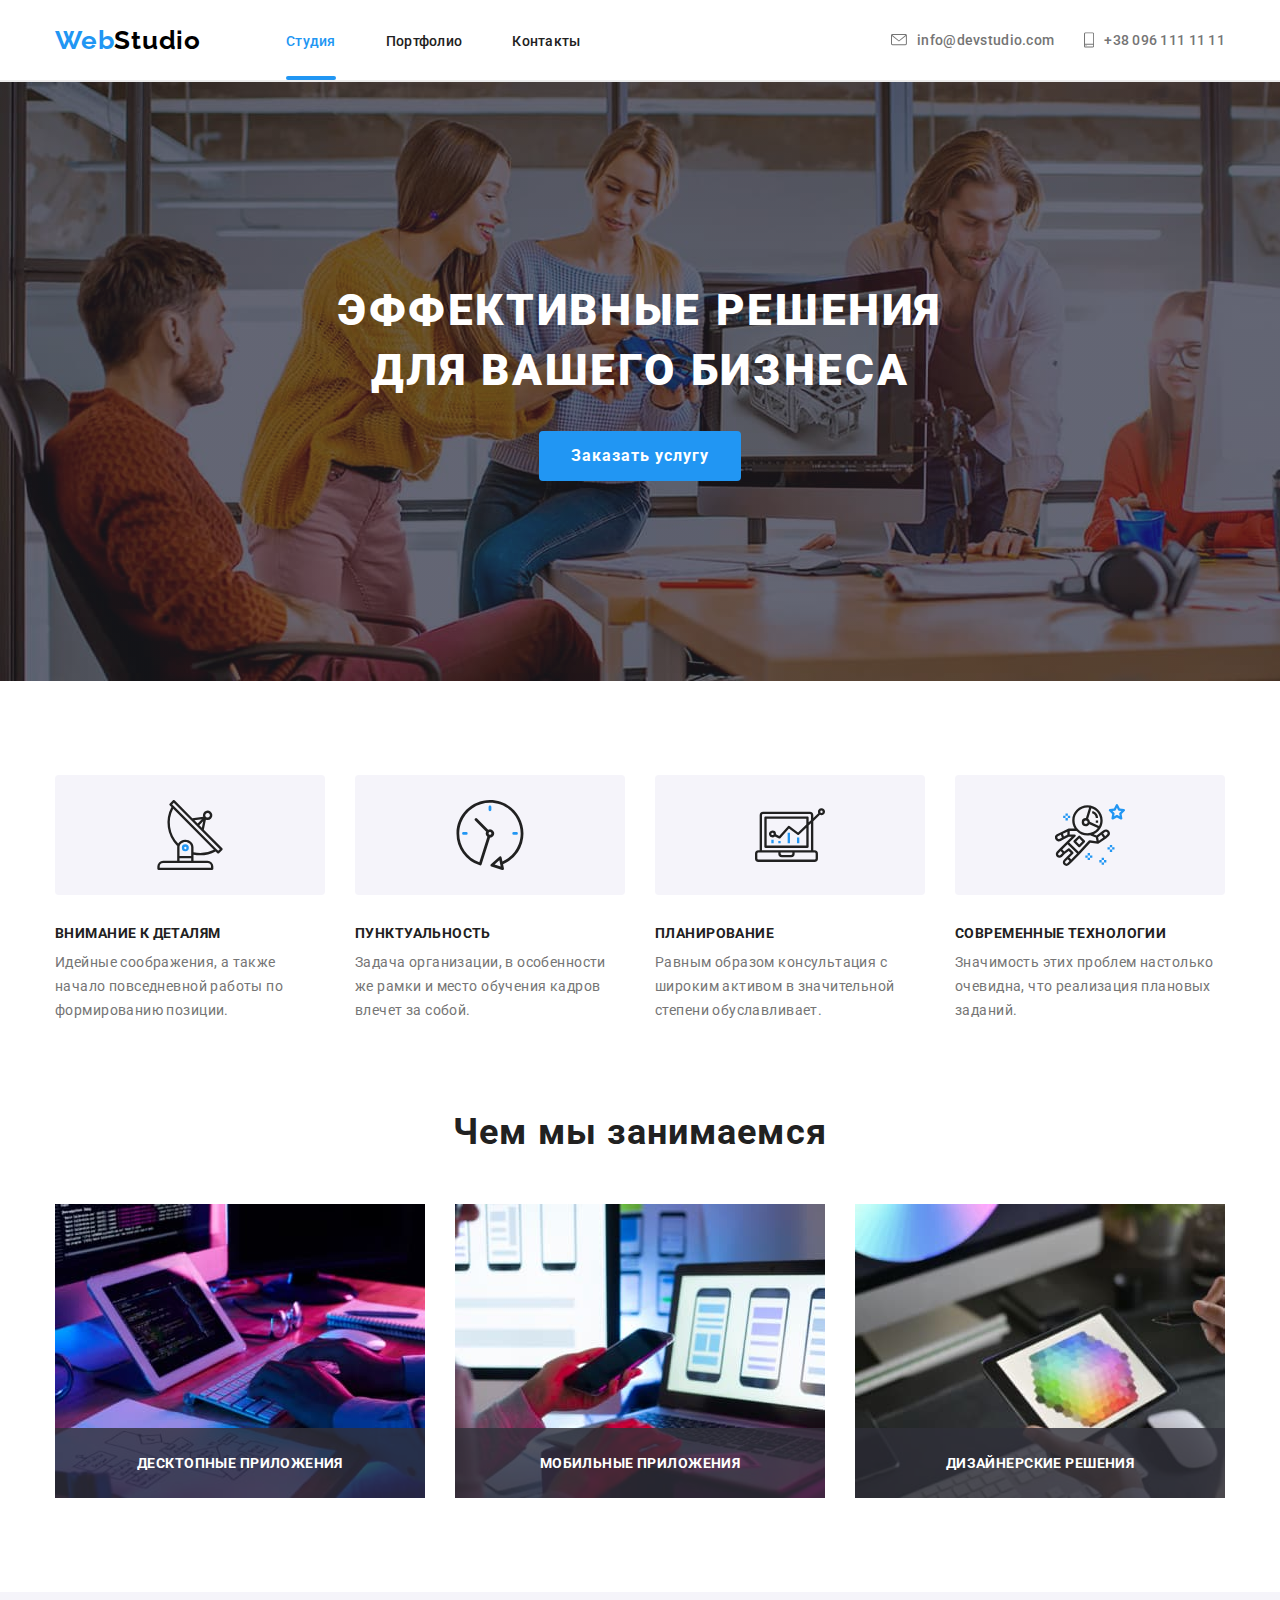
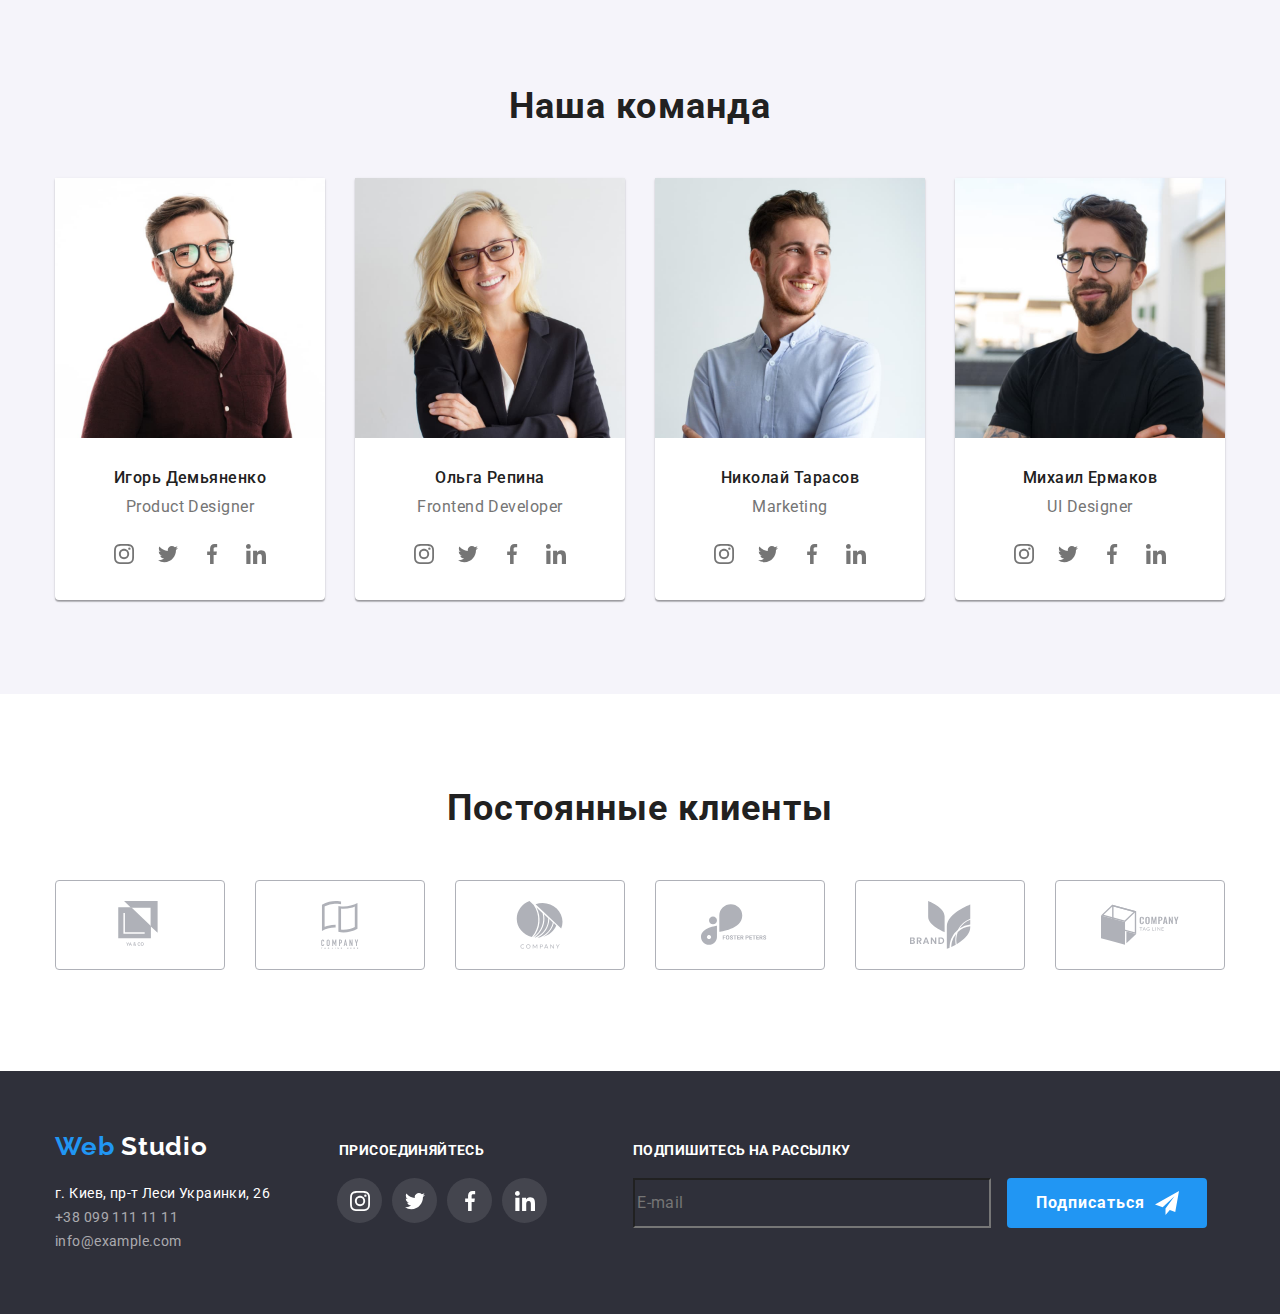
==== index.html @ 1207f187 "переносить стилі СSS-коду на препроцесор SASS" ====
<!DOCTYPE html>
<html lang="ru">

<head>
    <meta charset="UTF-8" />
    <meta name="viewport" content="width=device-width, initial-scale=1.0" />
    <title>Web Studio</title>
    <link href="https://fonts.googleapis.com/css2?family=Raleway:wght@700&family=Roboto:wght@300;500;700;900&display=swap" rel="stylesheet" />

    <link rel="stylesheet" href="./css/main.min.css" />
</head>

<body>
    <!--верхня лінія-->
    <header class="page-header">
        <div class="container nav-contact">
            <a class="logo" href="./index.html">
                <span class="first-part-logo">Web </span> Studio
            </a>
            <nav>
                <ul class="site-nav list">
                    <li class="iten">
                        <a class="site-current site-link" href="./index.html">Студия</a>
                    </li>
                    <li class="iten"><a class="site-link" href="./portfolio.html">Портфолио</a></li>
                    <li class="iten"><a class="site-link" href="#">Контакты</a></li>
                </ul>
            </nav>
            <ul class="contact-us list">
                <li class="iten">
                    <a class="contact-us-link" href="mailto:info@devstudio.com">
                        <svg class="contact-us-icon" width="16" height="12">
                <use href="./images/icons/sprite.svg#icon-envelope"></use></svg>info@devstudio.com</a>
                </li>
                <li class="iten">
                    <a class="contact-us-link" href="tel:+380961111111">
                        <svg class="contact-us-icon" width="10" height="16">
                <use href="./images/icons/sprite.svg#icon-smartphone"> </use></svg>+38 096 111 11 11</a>
                </li>
            </ul>
        </div>
    </header>
    <!--особливий контент сторінки-->
    <main>

        <!--шапка-->
        <section class="hero">
            <div class="hero-padding">
                <h1 class="hero-title">
                    Эффективные решения <br />для вашего бизнеса
                </h1>
                <button data-modal-open class="button modal-open btn-service">Заказать услугу</button>
            </div>

        </section>
        <!--особливості компанії, чим вони виділяються-->
        <section class="section">
            <div class="container">
                <h2 hidden class="section-title">Особенности</h2>
                <ul class="features list">
                    <li class="iten">
                        <h3 class="section-subtitle">Внимание к деталям</h3>
                        <p class="text">
                            Идейные соображения, а также начало повседневной работы по формированию позиции.
                        </p>
                    </li>
                    <li class="iten">
                        <h3 class="section-subtitle">Пунктуальность</h3>
                        <p class="text">
                            Задача организации, в особенности же рамки и место обучения кадров влечет за собой.
                        </p>
                    </li>
                    <li class="iten">
                        <h3 class="section-subtitle">Планирование</h3>
                        <p class="text">
                            Равным образом консультация с широким активом в значительной степени обуславливает.
                        </p>
                    </li>
                    <li class="iten">
                        <h3 class="section-subtitle">Современные технологии</h3>
                        <p class="text">
                            Значимость этих проблем настолько очевидна, что реализация плановых заданий.
                        </p>
                    </li>
                </ul>
            </div>
        </section>
        <!--які послуги надає компанія-->
        <section class="section-servise">
            <div class="container">
                <h2 class="section-title">Чем мы занимаемся</h2>
                <ul class="section-service-item list">
                    <li class="iten">
                        <img class="pic-service" src="./images/what-they-do/desktop-aplication.jpg" alt="ноутбук на рабочем столе" width="370" />
                        <h3 class="section-service-subtitle">Десктопные приложения</h3>
                    </li>
                    <li class="iten">
                        <img class="pic-service" src="./images/what-they-do/mobile-aplication.jpg" alt="мобильный телефон" width="370" />
                        <h3 class="section-service-subtitle">Мобильные приложения</h3>
                    </li>
                    <li class="iten">
                        <img class="pic-service" src="./images/what-they-do/design.jpg" alt="экран компьютера" width="370" />
                        <h3 class="section-service-subtitle">Дизайнерские решения</h3>
                    </li>
                </ul>
            </div>
        </section>
        <!--команда-->
        <section class="section our-team">
            <div class="container">
                <h2 class="section-title">Наша команда</h2>
                <ul class="team list">
                    <li class="iten-team">
                        <img class="img-team" src="./images/team/igor.jpg" alt="Игорь Демьяненко" width="270" />

                        <h3 class="section-subtitle team-size">Игорь Демьяненко</h3>
                        <p class="text size" lang="en">Product Designer</p>

                        <ul class="social-iteam list">
                            <li class="iten">
                                <a class="social-link" href="#" target="_blank" rel="noopener norefereer" aria-label="сылка Instagram"><svg class="social-icon" width="20" height="20">
                      <use
                        href="./images/icons/sprite.svg#icon-instagram-sec"></use></svg></a>
                            </li>
                            <li class="iten">
                                <a class="social-link" href="#" target="_blank" rel="noopener norefereer" aria-label="сылка Twitter"><svg class="social-icon" width="20" height="20">
                      <use
                        href="./images/icons/sprite.svg#icon-twitter-sec"></use>
                        </svg></a>
                            </li>
                            <li class="iten">
                                <a class="social-link" href="#" target="_blank" rel="noopener norefereer" aria-label="сылка Facebook"><svg class="social-icon" width="20" height="20">
                      <use
                        href="./images/icons/sprite.svg#icon-facebook-sec"></use></svg>
                      </a>
                            </li>
                            <li class="iten">
                                <a class="social-link" href="#" target="_blank" rel="noopener norefereer" aria-label="сылка Linkedin"><svg class="social-icon" width="20" height="20">
                      <use
                        href="./images/icons/sprite.svg#icon-linkedin-sec"></use>
                        </svg></a>
                            </li>
                        </ul>
                    </li>
                    <li class="iten-team">
                        <img class="img-team" src="./images/team/olga.jpg" alt="Ольга Репина" width="270" />
                        <h3 class="section-subtitle team-size">Ольга Репина</h3>
                        <p class="text size" lang="en">Frontend Developer</p>
                        <ul class="social-iteam list">
                            <li class="iten">
                                <a class="social-link" href="#" target="_blank" rel="noopener norefereer" aria-label="сылка Instagram"><svg class="social-icon" width="20" height="20">
                      <use
                        href="./images/icons/sprite.svg#icon-instagram-sec"></use></svg></a>
                            </li>
                            <li class="iten">
                                <a class="social-link" href="#" target="_blank" rel="noopener norefereer" aria-label="сылка Twitter"><svg class="social-icon" width="20" height="20">
                      <use
                        href="./images/icons/sprite.svg#icon-twitter-sec"></use></svg></a>
                            </li>
                            <li class="iten">
                                <a class="social-link" href="#" target="_blank" rel="noopener norefereer" aria-label="сылка Facebook"><svg class="social-icon" width="20" height="20">
                      <use
                        href="./images/icons/sprite.svg#icon-facebook-sec"></use></svg></a>
                            </li>
                            <li class="iten">
                                <a class="social-link" href="#" target="_blank" rel="noopener norefereer" aria-label="сылка Linkedin"><svg class="social-icon" width="20" height="20">
                      <use
                        href="./images/icons/sprite.svg#icon-linkedin-sec"></use></svg></a>
                            </li>
                        </ul>
                    </li>
                    <li class="iten-team">
                        <img class="img-team" src="./images/team/kola.jpg" alt="Николай Тарасов" width="270" />
                        <h3 class="section-subtitle team-size">Николай Тарасов</h3>
                        <p class="text size" lang="en">Marketing</p>
                        <ul class="social-iteam list">
                            <li class="iten">
                                <a class="social-link" href="#" target="_blank" rel="noopener norefereer" aria-label="сылка Instagram"><svg class="social-icon" width="20" height="20">
                      <use
                        href="./images/icons/sprite.svg#icon-instagram-sec"></use></svg></a>
                            </li>
                            <li class="iten">
                                <a class="social-link" href="#" target="_blank" rel="noopener norefereer" aria-label="сылка Twitter"><svg class="social-icon" width="20" height="20">
                      <use
                        href="./images/icons/sprite.svg#icon-twitter-sec"></use></svg></a>
                            </li>
                            <li class="iten">
                                <a class="social-link" href="#" target="_blank" rel="noopener norefereer" aria-label="сылка Facebook"><svg class="social-icon" width="20" height="20">
                      <use href="./images/icons/sprite.svg#icon-facebook-sec"></use></svg></a>
                            </li>
                            <li class="iten">
                                <a class="social-link" href="#" target="_blank" rel="noopener norefereer" aria-label="сылка Linkedin"><svg class="social-icon" width="20" height="20">
                      <use
                        href="./images/icons/sprite.svg#icon-linkedin-sec"></use></svg></a>
                            </li>
                        </ul>
                    </li>
                    <li class="iten-team">
                        <img class="img-team" src="./images/team/miho.jpg" alt="Михаил Ермаков" width="270" />
                        <h3 class="section-subtitle team-size">Михаил Ермаков</h3>
                        <p class="text size" lang="en">UI Designer</p>
                        <ul class="social-iteam list">
                            <li class="iten">
                                <a class="social-link" href="#" target="_blank" rel="noopener norefereer" aria-label="сылка Instagram"><svg class="social-icon" width="20" height="20">
                      <use
                        href="./images/icons/sprite.svg#icon-instagram-sec"></use></svg></a>
                            </li>
                            <li class="iten">
                                <a class="social-link" href="#" target="_blank" rel="noopener norefereer" aria-label="сылка Twitter"><svg class="social-icon" width="20" height="20">
                        <use
                        href="./images/icons/sprite.svg#icon-twitter-sec"></use></svg></a>
                            </li>
                            <li class="iten">
                                <a class="social-link" href="#" target="_blank" rel="noopener norefereer" aria-label="сылка Facebook"><svg class="social-icon" width="20" height="20">
                      <use
                        href="./images/icons/sprite.svg#icon-facebook-sec"></use></svg></a>
                            </li>
                            <li class="iten">
                                <a class="social-link" href="#" target="_blank" rel="noopener norefereer" aria-label="сылка Linkedin"><svg class="social-icon" width="20" height="20">
                      <use
                        href="./images/icons/sprite.svg#icon-linkedin-sec"></use></svg></a>
                            </li>
                        </ul>
                    </li>
                </ul>
            </div>
        </section>
        <!--постійні клієнти-->
        <section class="section our-clients">
            <div class="container">
                <h2 class="section-title">Постоянные клиенты</h2>
                <ul class="client-items list">
                    <li class="iten">
                        <a class="client-link" href="#"><svg class="icon-clients"><use href="./images/icons/sprite.svg#icon-logo-1"></use></svg></a>
                    </li>
                    <li class="iten">
                        <a class="client-link" href="#"><svg class="icon-clients"><use href="./images/icons/sprite.svg#icon-logo-2"></use></svg></a>
                    </li>
                    <li class="iten">
                        <a class="client-link" href="#"><svg class="icon-clients"><use href="./images/icons/sprite.svg#icon-logo-3"></use></svg></a>
                    </li>
                    <li class="iten">
                        <a class="client-link" href="#"> <svg class="icon-clients"><use href="./images/icons/sprite.svg#icon-logo-4"></use></svg></a>
                    </li>
                    <li class="iten">
                        <a class="client-link" href="#"> <svg class="icon-clients"><use href="./images/icons/sprite.svg#icon-logo-5"></use></svg></a>
                    </li>
                    <li class="iten">
                        <a class="client-link" href="#"><svg class="icon-clients"><use href="./images/icons/sprite.svg#icon-logo-6"></use></svg></a>
                    </li>
                </ul>
            </div>
        </section>
    </main>
    <footer class="footer">
        <!--силка на головну сторінку, адреса і контакти-->
        <div class="container foot-div">
            <section class="section foot">
                <h2>
                    <a class="logo foo" href="#">
                        <span class="first-part-logo">Web</span
              ><span class="second-part-logo"> Studio</span></a>
                </h2>
                <address>
            <ul class="info-about-compani list">
              <li>
                <a class="location-link" href="#"
                  >г. Киев, пр-т Леси Украинки, 26</a
                >
              </li>
              <li>
                <a class="number-link" href="tel:+380991111111"
                  >+38 099 111 11 11</a
                >
              </li>
              <li>
                <a class="mail-link" href="mailto:info@example.com"
                  >info@example.com</a
                >
              </li>
            </ul>
          </address>
            </section>
            <!--силки на соц мережі компанії-->
            <div class="follow-us-div">
                <span class="follow-us-text">присоединяйтесь</span>
                <ul class="footer-social-iteam list">
                    <li class="iten">
                        <a class="footer-social-link" href="#" target="_blank" rel="noopener norefereer" aria-label="сылка Instagram">
                            <svg class="footer-icon" width="20" height="20">
                  <use
                    href="./images/icons/sprite.svg#icon-instagram-sec">
                  </use>
                </svg>
                        </a>
                    </li>
                    <li class="iten">
                        <a class="footer-social-link" href="#" target="_blank" rel="noopener norefereer" aria-label="сылка Twitter">
                            <svg class="footer-icon" width="20" height="20">
                  <use
                    href="./images/icons/sprite.svg#icon-twitter-sec">
                  </use>
                </svg>
                        </a>
                    </li>
                    <li class="iten">
                        <a class="footer-social-link" href="#" target="_blank" rel="noopener norefereer" aria-label="сылка Facebook">
                            <svg class="footer-icon" width="20" height="20">
                        <use
                          href="./images/icons/sprite.svg#icon-facebook-sec">
                        </use>
                      </svg>
                        </a>
                    </li>
                    <li class="iten">
                        <a class="footer-social-link" href="#" target="_blank" rel="noopener norefereer" aria-label="сылка Linkedin">
                            <svg class="footer-icon" width="20" height="20">
                        <use
                          href="./images/icons/sprite.svg#icon-linkedin-sec">
                        </use>
                      </svg>
                        </a>
                    </li>
                </ul>
            </div>
            <!--форма для бажаючих отримати розсилку-->
            <div>
                <span class="follow-us-text">подпишитесь на рассылку</span>
                <!--знаю, що для задуманої роботи моє написання форми, можливо, неправильне, але хотіла, щоб візуально виглядало подібно :) -->
                <form class="form" action="#">
                    <label for="email"></label>


                    <input class="email-box" type="email" name="email" id="email" placeholder="E-mail" />
                    <button class="button btn-footer" type="submit">Подписаться <svg class="follow-icon" width="24" height="24"><use href="./images/icons/sprite.svg#icon-icon-send"> </use></svg></button>
                </form>
            </div>
        </div>
        <!--  -->
        <!--  -->
    </footer>
    <form action="">
        <div class="backdrop is-hidden" data-modal>

            <div class="modal">
                <h2 class="title-form"> Оставьте свои данные, мы вам перезвоним</h2>
                <div class="div-form">
                    <label class="label-form" for="name">Имя</label>
                    <input class="input-form" type="text" name="name" id="name">
                    <svg class="form-icon" width="18" height="18">
                        <use
                          href="./images/icons/sprite.svg#icon-person">
                        </use>
                      </svg>


                </div>
                <div class="div-form">
                    <label class="label-form" for="phone">Телефон</label>
                    <input class="input-form" type="tel" name="tel" id="tel">
                    <svg class="form-icon" width="18" height="18">
                        <use
                          href="./images/icons/sprite.svg#icon-phone-modal">
                        </use>
                      </svg>

                </div>
                <div class="div-form">
                    <label class="label-form" for="mail">Почта</label>
                    <input class="input-form" type="emeil" name="mail" id="mail">
                    <svg class="form-icon" width="18" height="18">
                        <use
                          href="./images/icons/sprite.svg#icon-email">
                        </use>
                      </svg>

                </div>
                <div class="div-comment">
                    <label class="label-form" for="comment">Комментарий</label>
                    <textarea class="comment-form" name="comment" id="comment" rows="5" cols="45" placeholder="Введите текст"></textarea>
                </div>
                <div class="div-checkbox">

                    <label class="rules">Соглашаюсь с рассылкой и принимаю  <a class="link-rules" href="#"> Условия договора</a>
                        <input class="checkbox" type="checkbox" name="rules" >

                        <svg class="form-icon-check" width="16" height="15">
                            <use
                              href="./images/icons/sprite.svg#icon-icon-check">
                            </use>
                          </svg></label>
                </div>
                <button class="button button-form" type="submit">Отправить</button>
                <button class="btn-modal" data-modal-close><svg class="modal-icon" width="18" height="18"><use href="./images/icons/sprite.svg#icon-close-icon"> </use></svg></button>
            </div>
    </form>


    </div>

    <script src="./js/modal.js"></script>
</body>

</html>
---- css/main.min.css ----
/*! normalize.css v8.0.1 | MIT License | github.com/necolas/normalize.css */html{line-height:1.15;-webkit-text-size-adjust:100%}body{margin:0}main{display:block}h1{font-size:2em;margin:0.67em 0}hr{box-sizing:content-box;height:0;overflow:visible}pre{font-family:monospace, monospace;font-size:1em}a{background-color:transparent}abbr[title]{border-bottom:none;text-decoration:underline;text-decoration:underline dotted}b,strong{font-weight:bolder}code,kbd,samp{font-family:monospace, monospace;font-size:1em}small{font-size:80%}sub,sup{font-size:75%;line-height:0;position:relative;vertical-align:baseline}sub{bottom:-0.25em}sup{top:-0.5em}img{border-style:none}button,input,optgroup,select,textarea{font-family:inherit;font-size:100%;line-height:1.15;margin:0}button,input{overflow:visible}button,select{text-transform:none}button,[type="button"],[type="reset"],[type="submit"]{-webkit-appearance:button}button::-moz-focus-inner,[type="button"]::-moz-focus-inner,[type="reset"]::-moz-focus-inner,[type="submit"]::-moz-focus-inner{border-style:none;padding:0}button:-moz-focusring,[type="button"]:-moz-focusring,[type="reset"]:-moz-focusring,[type="submit"]:-moz-focusring{outline:1px dotted ButtonText}fieldset{padding:0.35em 0.75em 0.625em}legend{box-sizing:border-box;color:inherit;display:table;max-width:100%;padding:0;white-space:normal}progress{vertical-align:baseline}textarea{overflow:auto}[type="checkbox"],[type="radio"]{box-sizing:border-box;padding:0}[type="number"]::-webkit-inner-spin-button,[type="number"]::-webkit-outer-spin-button{height:auto}[type="search"]{-webkit-appearance:textfield;outline-offset:-2px}[type="search"]::-webkit-search-decoration{-webkit-appearance:none}::-webkit-file-upload-button{-webkit-appearance:button;font:inherit}details{display:block}summary{display:list-item}template{display:none}[hidden]{display:none}html{box-sizing:border-box}*,*::before,*::after{box-sizing:inherit}body{font-family:Roboto, sans-serif;background-color:#fff;color:#757575}.list{padding:0;margin:0;list-style:none}a{text-decoration:none}img{display:block}.page-header{position:relative}.container{width:1200px;margin-left:auto;margin-right:auto;padding-left:15px;padding-right:15px;z-index:1}.nav-contact{display:flex;align-items:center}.nav-contact::after{content:'';position:absolute;width:100%;height:0px;left:0px;top:80px;border:1px solid #ECECEC}.logo{display:flex;margin-top:25px;margin-bottom:25px;font-family:Raleway, sans-serif;font-weight:700;font-size:26px;line-height:1.192;letter-spacing:0.03em;color:#000}.first-part-logo{color:#2196f3}.site-nav{display:flex;margin-left:85px}.site-nav .iten+.iten{margin-left:50px}.site-nav a{position:relative;display:block;padding-top:32px;padding-bottom:32px;font-weight:500;font-size:14px;line-height:1.142;letter-spacing:0.02em;color:#212121;transition:color 250ms cubic-bezier(0.4, 0, 0.2, 1)}.site-nav a:hover,.site-nav a:focus{color:#2196f3;outline-color:transparent}.site-nav .site-current{color:#2196f3}.site-nav .site-current::after{position:absolute;left:0;bottom:0;content:'';display:block;width:100%;height:4px;background-color:#2196f3;border-radius:2px}.contact-us{display:flex;margin-left:auto}.contact-us .iten+.iten{margin-left:30px}.contact-us .contact-us-link{display:flex;align-items:center;padding-top:32px;padding-bottom:32px;font-weight:500;font-size:14px;line-height:1.142;letter-spacing:0.02em;color:#757575;transition:color 250ms cubic-bezier(0.4, 0, 0.2, 1)}.contact-us .contact-us-icon{margin-right:10px;fill:currentColor}.contact-us .contact-us-link:hover,.contact-us .contact-us-link:focus{color:#2196f3;outline-color:transparent}.hero{text-align:center;background-color:rgba(47,48,58,0.4);background-image:linear-gradient(rgba(47,48,58,0.4), rgba(47,48,58,0.4)),url(../images/header/header.jpg);background-repeat:no-repeat;background-size:cover;height:600px}.hero .hero-title{margin-top:0;margin-bottom:30px;font-weight:900;font-size:44px;line-height:1.363;text-align:center;letter-spacing:0.06em;text-transform:uppercase;color:#fff}.hero .hero-padding{padding-top:200px;padding-bottom:200px;scroll-padding-left:452px;scroll-padding-right:452px}.section{padding-top:94px;padding-bottom:89px}.section-title,.section-subtitle{color:#212121}.section-title{margin-top:0;margin-bottom:50px;font-weight:700;font-size:36px;line-height:1.166;text-align:center;letter-spacing:0.03em}.section-subtitle{margin-top:0;margin-bottom:10px;font-weight:700;font-size:14px;line-height:1.142;letter-spacing:0.03em;text-transform:uppercase}.section .text{margin-top:0;margin-bottom:0;font-weight:400;font-size:14px;line-height:1.714;letter-spacing:0.03em}.features{display:flex;flex-wrap:wrap;justify-content:space-between}.features .iten{width:270px}.features .iten::before{display:block;height:120px;content:"";background:#f5f4fa;background-size:70px;background-repeat:no-repeat;background-position:center;border-radius:4px;margin-bottom:30px}.features .iten:nth-child(1)::before{background-image:url(../images/osobennosti/antenna.svg)}.features .iten:nth-child(2)::before{background-image:url(../images/osobennosti/clock.svg)}.features .iten:nth-child(3)::before{background-image:url(../images/osobennosti/diagram.svg)}.features .iten:nth-child(4)::before{background-image:url(../images/osobennosti/astronaut.svg)}.section-servise{padding-top:0;padding-bottom:94px;z-index:1}.section-service-item{display:flex}.section-service-item .iten{margin-right:30px;width:370px;position:relative}.section-service-item .iten:nth-child(3n){margin-right:0}.section-service-subtitle{display:inline-block;position:absolute;bottom:0;left:0;min-width:370px;height:70px;margin-bottom:0;margin-top:0;padding:27px 82px;font-weight:700;font-size:14px;line-height:1.142;align-items:center;text-align:center;letter-spacing:0.03em;text-transform:uppercase;color:#fff;background-color:rgba(47,48,58,0.8)}.section.our-team{padding-bottom:94px;background-color:#f5f4fa}.team{display:flex}.team .iten-team{margin-right:30px;width:270px;background:#fff;box-shadow:0px 1px 3px rgba(0,0,0,0.12),0px 1px 1px rgba(0,0,0,0.14),0px 2px 1px rgba(0,0,0,0.2);border-radius:0px 0px 4px 4px}.team .iten-team:nth-child(4n){margin-right:0}.team .team-size{font-weight:500;font-size:16px;line-height:1.1875;text-align:center;letter-spacing:0.03em;text-transform:none}.team .size{margin-top:0;margin-bottom:16px;font-weight:400;font-size:16px;line-height:1.187;text-align:center;letter-spacing:0.03em}ul>.img-team{display:inline-block}.img-team{margin-bottom:30px}.social-iteam{display:flex;justify-content:center;width:206px;height:44px;margin-left:auto;margin-right:auto;margin-bottom:24px}.social-iteam .iten{width:44px;height:44px}.social-iteam .social-link{display:flex;padding:12px;border:none;align-items:center;fill:#757575}.social-iteam .social-link:hover,.social-iteam .social-link:focus{border:1px solid transparent;border-radius:50%;background-color:#2196f3;outline-color:transparent;outline-style:inherit}.social-iteam .social-link:hover .social-icon,.social-iteam .social-link:focus .social-icon{fill:#fff;outline-color:transparent;outline-style:inherit}.section.our-clients{padding-bottom:101px}.client-items{display:flex}.client-items .iten .client-link{display:flex;width:170px;height:90px;padding:20px 45px;border:1px solid #afb1b8;box-sizing:border-box;border-radius:4px}.client-items .iten+.iten{margin-left:30px}.client-items .icon-clients{fill:#AFB1B8}.client-items .client-link:hover,.client-items .client-link:focus{border:1px solid #2196f3;fill:#2196f3;outline-color:#2196f3}.client-items .client-link:hover .icon-clients,.client-items .client-link:focus .icon-clients{fill:#2196f3;outline-color:transparent}.button{min-width:200px;padding:10px 32px;border-radius:4px;border:transparent;font-weight:700;font-size:16px;line-height:1.87;align-items:center;text-align:center;letter-spacing:0.06em;color:#fff;background-color:#2196f3;transition:background 250ms cubic-bezier(0.4, 0, 0.2, 1);outline:transparent}.btn-service:hover,.btn-service:focus{background:#188CE8;outline:transparent}.button-nav{display:inline-block;border-radius:4px;padding:6px 22px;border:transparent;font-weight:500;font-size:16px;line-height:1.625;text-align:center;letter-spacing:0.03em;color:#212121;background-color:#f5f4fa;transition:background-color 250ms cubic-bezier(0.4, 0, 0.2, 1)}.button-nav:hover,.button-nav:focus{color:#fff;background-color:#2196f3;outline-color:transparent}.btn-footer{display:inline-flex;padding:10px 28px 10px 29px;fill:var(--wight-color);transition:background 250ms cubic-bezier(0.4, 0, 0.2, 1);outline:transparent}.btn-footer:hover,.btn-footer:focus{background:#188CE8;outline:transparent}.footer{background-color:#2f303a}.foot-div{display:flex;align-items:baseline}.second-part-logo{color:#fff}.logo.foo{display:inline-block;margin-top:60px;margin-bottom:20px}.section.foot{padding-top:0;padding-bottom:0}h2{margin-top:0;margin-bottom:0}h2>a{display:inline-block;margin-bottom:20px;margin-top:60px}.info-about-compani{display:inline-block;margin-bottom:60px;font-weight:400;font-size:14px;line-height:1.71;letter-spacing:0.03em;font-style:normal}.location-link,.number-link{margin-bottom:9px;margin-top:0}.mail-link{margin-bottom:60px;margin-top:0}.location-link{color:#fff}.number-link,.mail-link{color:rgba(255,255,255,0.6)}.follow-us-div{width:206px;margin-right:88px;margin-left:69px}.follow-us-text{display:inline-block;margin-bottom:20px;font-weight:700;font-size:14px;line-height:1.142;letter-spacing:0.03em;text-transform:uppercase;color:#fff}.footer-social-iteam{display:flex;justify-content:center;margin-left:auto;margin-right:auto}.footer-social-iteam .iten{display:flex;width:45px;height:45px;border:1px solid transparent;border-radius:50%;background-color:rgba(255,255,255,0.1)}.footer-social-iteam .footer-social-link{color:#fff;width:44px;height:44px;padding:12px;border:none;align-items:center}.footer-social-iteam .iten:not(:last-child){margin-right:10px}.footer-social-iteam .footer-social-link:hover,.footer-social-iteam .footer-social-link:focus{border:1px solid transparent;border-radius:50%;background-color:#2196f3;outline-color:transparent;outline-style:inherit}.footer-social-iteam .footer-social-link:hover .footer-icon,.footer-social-iteam .footer-social-link:focus .footer-icon{fill:#fff;outline-color:transparent;outline-style:inherit}.footer-icon{fill:#fff}.follow-icon{margin-left:10px;fill:#fff}.email-box{width:358px;height:50px;margin-right:12px;font-weight:400;font-size:16px;line-height:1.25;align-items:center;letter-spacing:0.03em;color:rgba(255,255,255,0.6);background-color:#2f303a;outline-color:transparent}.email-box:focus{outline:transparent}.backdrop{position:fixed;top:0;left:0;width:100%;height:100%;background:rgba(0,0,0,0.2);z-index:2}.backdrop.is-hidden{opacity:0;pointer-events:none}.modal{min-height:580px;width:530px;background-color:#fff;position:absolute;top:50%;left:50%;box-shadow:0px 1px 3px rgba(0,0,0,0.12),0px 1px 1px rgba(0,0,0,0.14),0px 2px 1px rgba(0,0,0,0.2);border-radius:4px;transform:translate(-50%, -50%);transition:transform 250ms cubic-bezier(0.4, 0, 0.2, 1)}.modal-open:focus .backdrop.is-hidden{opacity:1}.btn-modal{position:absolute;top:8px;right:8px;display:flex;align-items:center;padding-top:6px;padding-bottom:6px;width:30px;height:30px;background:#fff;border:1px solid rgba(0,0,0,0.1);box-sizing:border-box;border-radius:50%;transition:fill 250ms cubic-bezier(0.4, 0, 0.2, 1)}.btn-modal:hover,.btn-modal:focus{fill:#2196f3;outline-color:transparent}.button-form{margin-bottom:40px;margin-left:164px;margin-right:164px;background:#2196f3;box-shadow:0px 4px 4px rgba(0,0,0,0.15);border-radius:4px;transition:background 250ms cubic-bezier(0.4, 0, 0.2, 1)}.button-form:hover,.button-form:focus{background:#188CE8;outline:transparent}.div-form{display:flex;position:relative;flex-direction:column;margin-left:40px;margin-right:40px;margin-bottom:10px}.input-form{padding:12px;padding-left:42px;margin-top:4px;width:448px;border:1px solid rgba(33,33,33,0.2);box-sizing:border-box;border-radius:4px}.input-form:hover,.input-form:focus{border:1px solid #2196f3;outline:1px;outline-color:transparent;border-radius:4px}.input-form:focus+.form-icon{fill:#2196f3}.label-form{top:-18px;text-align:left;font-style:normal;font-weight:400;font-size:12px;line-height:1.166;letter-spacing:0.01em;color:#757575;transition:border 250ms cubic-bezier(0.4, 0, 0.2, 1)}.title-form{margin-top:40px;font-family:Roboto;margin-bottom:12px;font-style:normal;font-weight:700;font-size:20px;line-height:1.15;text-align:center;letter-spacing:0.03em;color:#212121}.comment-form::placeholder{font-family:Roboto;font-style:normal;font-weight:400;font-size:12px;line-height:1.166;letter-spacing:0.01em;color:rgba(117,117,117,0.5)}.comment-form{padding:12px 16px;resize:none;border:1px solid rgba(33,33,33,0.2);box-sizing:border-box;border-radius:4px;margin-top:4px;transition:border 250ms cubic-bezier(0.4, 0, 0.2, 1)}.comment-form:hover,.comment-form:focus{border:1px solid #2196f3;outline:1px;outline-color:transparent;border-radius:4px}.div-comment{display:flex;flex-direction:column;margin-left:40px;margin-right:40px;margin-bottom:20px}.rules{position:absolute;left:77px;display:inline-flex;align-items:center;font-style:normal;font-weight:400;font-size:14px;line-height:1.714;letter-spacing:0.03em;color:#757575}.form-icon{position:absolute;left:12px;top:50%;transition:fill 250ms cubic-bezier(0.4, 0, 0.2, 1)}.link-rules{color:#2196f3;text-decoration:underline;margin-left:4px}.div-checkbox{display:inline-flex;align-items:center;margin-right:52px;margin-left:52px;margin-bottom:30px}.checkbox{width:1px;height:1px;margin:-1px;border:0;padding:0;clip:rect(0 0 0 0);overflow:hidden}.form-icon-check{position:absolute;display:inline-block;left:-23px;width:16px;height:15px;margin-right:7px;border:2px solid #212121;border-radius:4px;transition:border,background-color 250ms cubic-bezier(0.4, 0, 0.2, 1)}.checkbox:checked+.form-icon-check{border-color:#2196f3;background-color:#2196f3;background-size:contain;background-origin:border-box}
/*# sourceMappingURL=main.min.css.map */
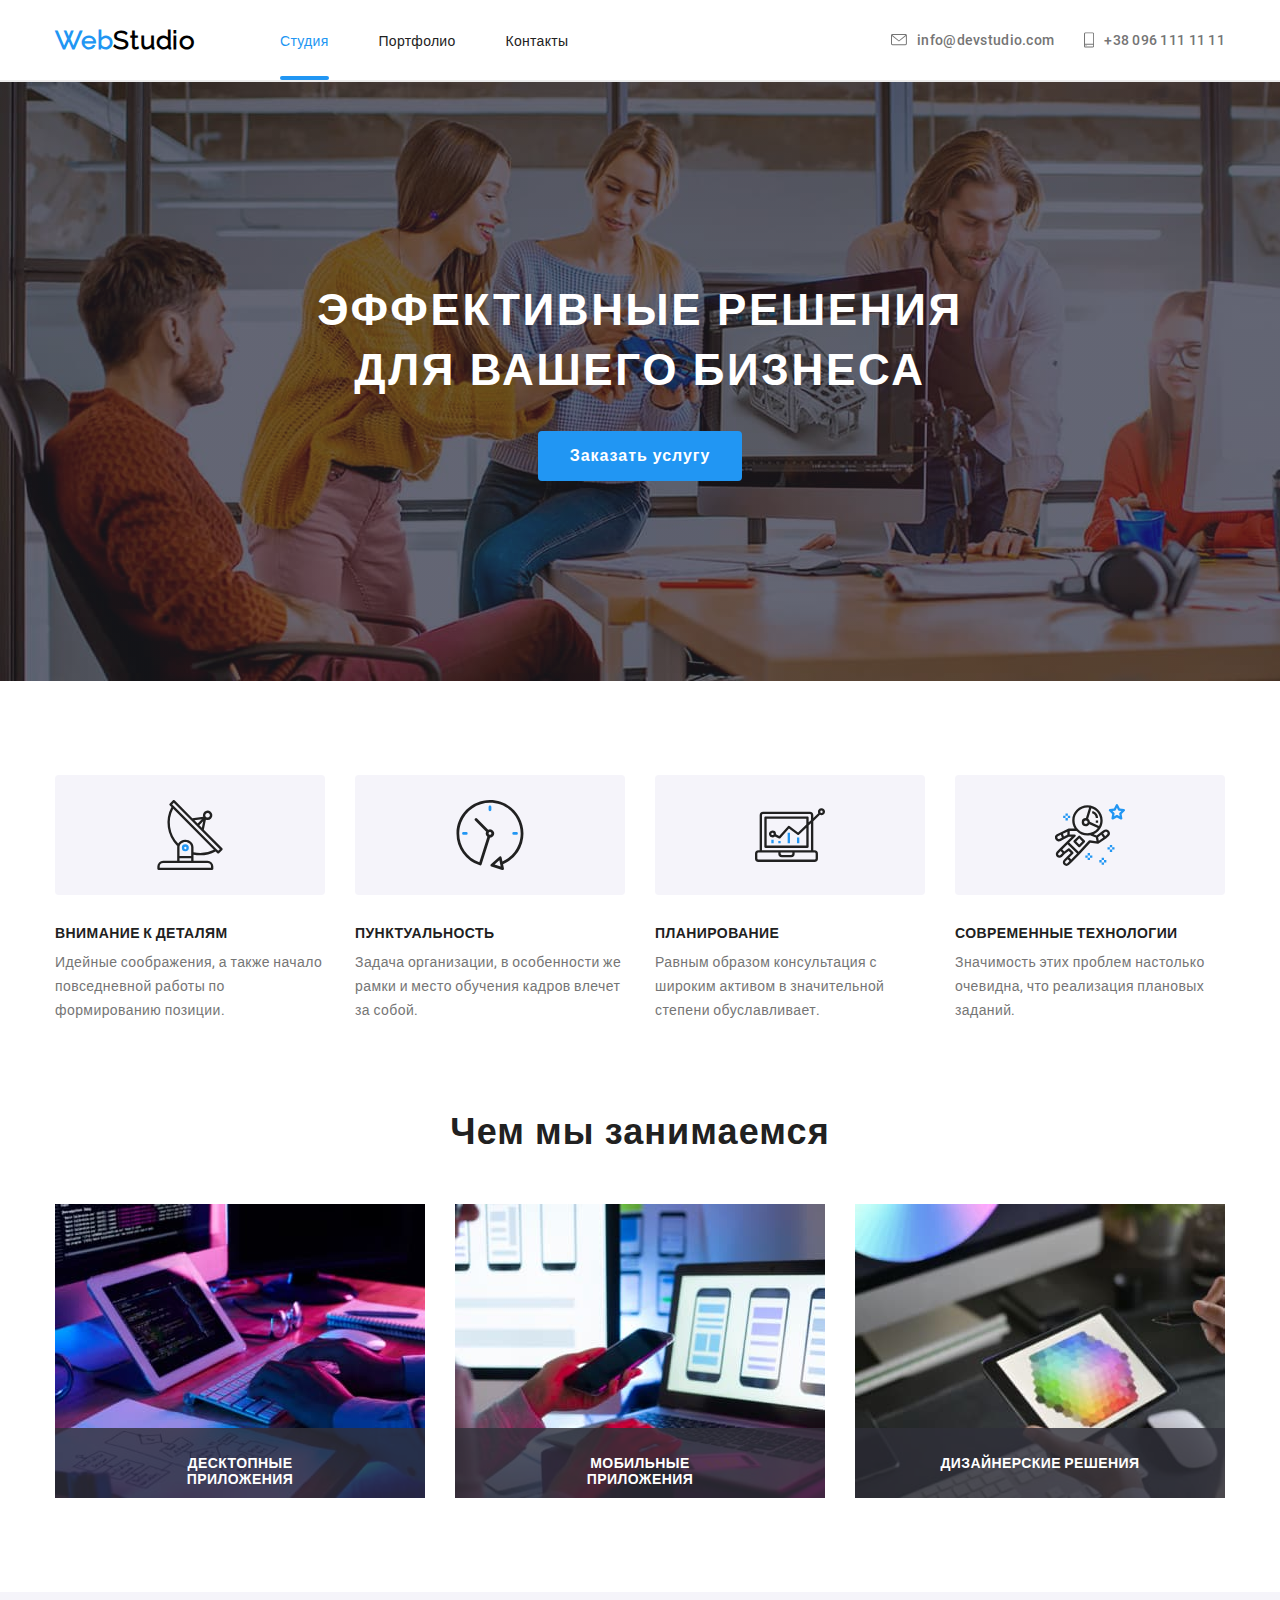
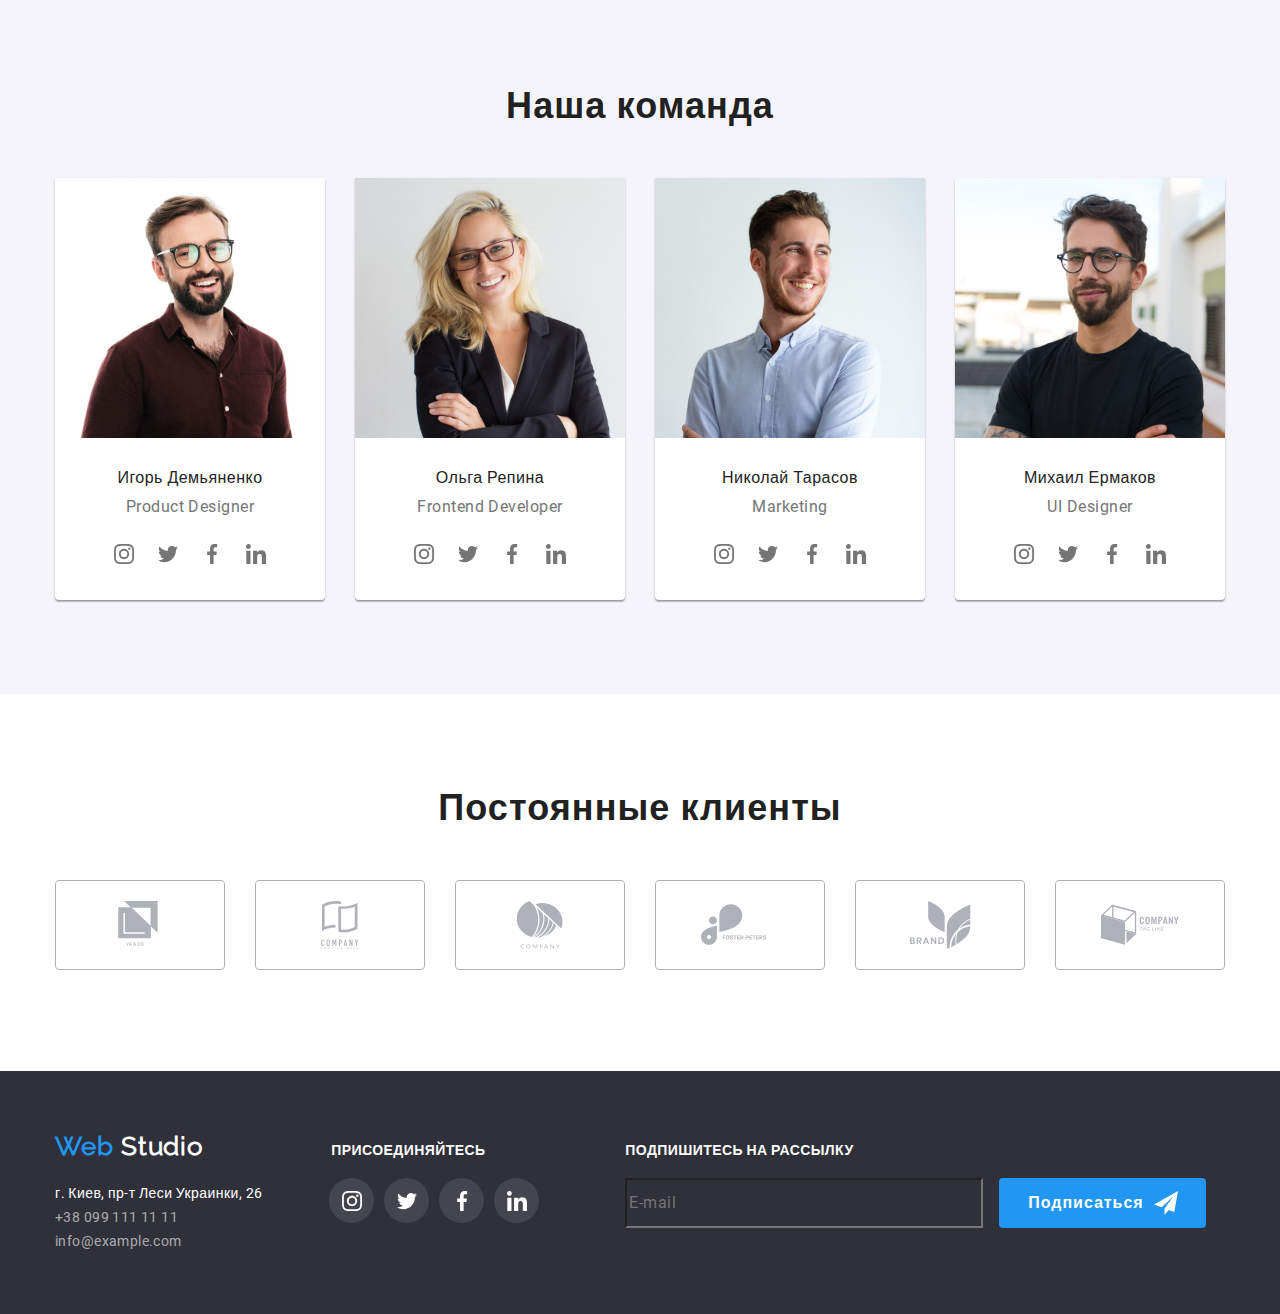
==== commit 555c3808: "підключає шрифти локально" ====
--- a/index.html
+++ b/index.html
@@ -5,7 +5,7 @@
     <meta charset="UTF-8" />
     <meta name="viewport" content="width=device-width, initial-scale=1.0" />
     <title>Web Studio</title>
-    <link href="https://fonts.googleapis.com/css2?family=Raleway:wght@700&family=Roboto:wght@300;500;700;900&display=swap" rel="stylesheet" />
+    <!-- <link href="https://fonts.googleapis.com/css2?family=Raleway:wght@700&family=Roboto:wght@300;500;700;900&display=swap" rel="stylesheet" /> -->
 
     <link rel="stylesheet" href="./css/main.min.css" />
 </head>
--- a/css/main.min.css
+++ b/css/main.min.css
@@ -1,2 +1,2 @@
-/*! normalize.css v8.0.1 | MIT License | github.com/necolas/normalize.css */html{line-height:1.15;-webkit-text-size-adjust:100%}body{margin:0}main{display:block}h1{font-size:2em;margin:0.67em 0}hr{box-sizing:content-box;height:0;overflow:visible}pre{font-family:monospace, monospace;font-size:1em}a{background-color:transparent}abbr[title]{border-bottom:none;text-decoration:underline;text-decoration:underline dotted}b,strong{font-weight:bolder}code,kbd,samp{font-family:monospace, monospace;font-size:1em}small{font-size:80%}sub,sup{font-size:75%;line-height:0;position:relative;vertical-align:baseline}sub{bottom:-0.25em}sup{top:-0.5em}img{border-style:none}button,input,optgroup,select,textarea{font-family:inherit;font-size:100%;line-height:1.15;margin:0}button,input{overflow:visible}button,select{text-transform:none}button,[type="button"],[type="reset"],[type="submit"]{-webkit-appearance:button}button::-moz-focus-inner,[type="button"]::-moz-focus-inner,[type="reset"]::-moz-focus-inner,[type="submit"]::-moz-focus-inner{border-style:none;padding:0}button:-moz-focusring,[type="button"]:-moz-focusring,[type="reset"]:-moz-focusring,[type="submit"]:-moz-focusring{outline:1px dotted ButtonText}fieldset{padding:0.35em 0.75em 0.625em}legend{box-sizing:border-box;color:inherit;display:table;max-width:100%;padding:0;white-space:normal}progress{vertical-align:baseline}textarea{overflow:auto}[type="checkbox"],[type="radio"]{box-sizing:border-box;padding:0}[type="number"]::-webkit-inner-spin-button,[type="number"]::-webkit-outer-spin-button{height:auto}[type="search"]{-webkit-appearance:textfield;outline-offset:-2px}[type="search"]::-webkit-search-decoration{-webkit-appearance:none}::-webkit-file-upload-button{-webkit-appearance:button;font:inherit}details{display:block}summary{display:list-item}template{display:none}[hidden]{display:none}html{box-sizing:border-box}*,*::before,*::after{box-sizing:inherit}body{font-family:Roboto, sans-serif;background-color:#fff;color:#757575}.list{padding:0;margin:0;list-style:none}a{text-decoration:none}img{display:block}.page-header{position:relative}.container{width:1200px;margin-left:auto;margin-right:auto;padding-left:15px;padding-right:15px;z-index:1}.nav-contact{display:flex;align-items:center}.nav-contact::after{content:'';position:absolute;width:100%;height:0px;left:0px;top:80px;border:1px solid #ECECEC}.logo{display:flex;margin-top:25px;margin-bottom:25px;font-family:Raleway, sans-serif;font-weight:700;font-size:26px;line-height:1.192;letter-spacing:0.03em;color:#000}.first-part-logo{color:#2196f3}.site-nav{display:flex;margin-left:85px}.site-nav .iten+.iten{margin-left:50px}.site-nav a{position:relative;display:block;padding-top:32px;padding-bottom:32px;font-weight:500;font-size:14px;line-height:1.142;letter-spacing:0.02em;color:#212121;transition:color 250ms cubic-bezier(0.4, 0, 0.2, 1)}.site-nav a:hover,.site-nav a:focus{color:#2196f3;outline-color:transparent}.site-nav .site-current{color:#2196f3}.site-nav .site-current::after{position:absolute;left:0;bottom:0;content:'';display:block;width:100%;height:4px;background-color:#2196f3;border-radius:2px}.contact-us{display:flex;margin-left:auto}.contact-us .iten+.iten{margin-left:30px}.contact-us .contact-us-link{display:flex;align-items:center;padding-top:32px;padding-bottom:32px;font-weight:500;font-size:14px;line-height:1.142;letter-spacing:0.02em;color:#757575;transition:color 250ms cubic-bezier(0.4, 0, 0.2, 1)}.contact-us .contact-us-icon{margin-right:10px;fill:currentColor}.contact-us .contact-us-link:hover,.contact-us .contact-us-link:focus{color:#2196f3;outline-color:transparent}.hero{text-align:center;background-color:rgba(47,48,58,0.4);background-image:linear-gradient(rgba(47,48,58,0.4), rgba(47,48,58,0.4)),url(../images/header/header.jpg);background-repeat:no-repeat;background-size:cover;height:600px}.hero .hero-title{margin-top:0;margin-bottom:30px;font-weight:900;font-size:44px;line-height:1.363;text-align:center;letter-spacing:0.06em;text-transform:uppercase;color:#fff}.hero .hero-padding{padding-top:200px;padding-bottom:200px;scroll-padding-left:452px;scroll-padding-right:452px}.section{padding-top:94px;padding-bottom:89px}.section-title,.section-subtitle{color:#212121}.section-title{margin-top:0;margin-bottom:50px;font-weight:700;font-size:36px;line-height:1.166;text-align:center;letter-spacing:0.03em}.section-subtitle{margin-top:0;margin-bottom:10px;font-weight:700;font-size:14px;line-height:1.142;letter-spacing:0.03em;text-transform:uppercase}.section .text{margin-top:0;margin-bottom:0;font-weight:400;font-size:14px;line-height:1.714;letter-spacing:0.03em}.features{display:flex;flex-wrap:wrap;justify-content:space-between}.features .iten{width:270px}.features .iten::before{display:block;height:120px;content:"";background:#f5f4fa;background-size:70px;background-repeat:no-repeat;background-position:center;border-radius:4px;margin-bottom:30px}.features .iten:nth-child(1)::before{background-image:url(../images/osobennosti/antenna.svg)}.features .iten:nth-child(2)::before{background-image:url(../images/osobennosti/clock.svg)}.features .iten:nth-child(3)::before{background-image:url(../images/osobennosti/diagram.svg)}.features .iten:nth-child(4)::before{background-image:url(../images/osobennosti/astronaut.svg)}.section-servise{padding-top:0;padding-bottom:94px;z-index:1}.section-service-item{display:flex}.section-service-item .iten{margin-right:30px;width:370px;position:relative}.section-service-item .iten:nth-child(3n){margin-right:0}.section-service-subtitle{display:inline-block;position:absolute;bottom:0;left:0;min-width:370px;height:70px;margin-bottom:0;margin-top:0;padding:27px 82px;font-weight:700;font-size:14px;line-height:1.142;align-items:center;text-align:center;letter-spacing:0.03em;text-transform:uppercase;color:#fff;background-color:rgba(47,48,58,0.8)}.section.our-team{padding-bottom:94px;background-color:#f5f4fa}.team{display:flex}.team .iten-team{margin-right:30px;width:270px;background:#fff;box-shadow:0px 1px 3px rgba(0,0,0,0.12),0px 1px 1px rgba(0,0,0,0.14),0px 2px 1px rgba(0,0,0,0.2);border-radius:0px 0px 4px 4px}.team .iten-team:nth-child(4n){margin-right:0}.team .team-size{font-weight:500;font-size:16px;line-height:1.1875;text-align:center;letter-spacing:0.03em;text-transform:none}.team .size{margin-top:0;margin-bottom:16px;font-weight:400;font-size:16px;line-height:1.187;text-align:center;letter-spacing:0.03em}ul>.img-team{display:inline-block}.img-team{margin-bottom:30px}.social-iteam{display:flex;justify-content:center;width:206px;height:44px;margin-left:auto;margin-right:auto;margin-bottom:24px}.social-iteam .iten{width:44px;height:44px}.social-iteam .social-link{display:flex;padding:12px;border:none;align-items:center;fill:#757575}.social-iteam .social-link:hover,.social-iteam .social-link:focus{border:1px solid transparent;border-radius:50%;background-color:#2196f3;outline-color:transparent;outline-style:inherit}.social-iteam .social-link:hover .social-icon,.social-iteam .social-link:focus .social-icon{fill:#fff;outline-color:transparent;outline-style:inherit}.section.our-clients{padding-bottom:101px}.client-items{display:flex}.client-items .iten .client-link{display:flex;width:170px;height:90px;padding:20px 45px;border:1px solid #afb1b8;box-sizing:border-box;border-radius:4px}.client-items .iten+.iten{margin-left:30px}.client-items .icon-clients{fill:#AFB1B8}.client-items .client-link:hover,.client-items .client-link:focus{border:1px solid #2196f3;fill:#2196f3;outline-color:#2196f3}.client-items .client-link:hover .icon-clients,.client-items .client-link:focus .icon-clients{fill:#2196f3;outline-color:transparent}.button{min-width:200px;padding:10px 32px;border-radius:4px;border:transparent;font-weight:700;font-size:16px;line-height:1.87;align-items:center;text-align:center;letter-spacing:0.06em;color:#fff;background-color:#2196f3;transition:background 250ms cubic-bezier(0.4, 0, 0.2, 1);outline:transparent}.btn-service:hover,.btn-service:focus{background:#188CE8;outline:transparent}.button-nav{display:inline-block;border-radius:4px;padding:6px 22px;border:transparent;font-weight:500;font-size:16px;line-height:1.625;text-align:center;letter-spacing:0.03em;color:#212121;background-color:#f5f4fa;transition:background-color 250ms cubic-bezier(0.4, 0, 0.2, 1)}.button-nav:hover,.button-nav:focus{color:#fff;background-color:#2196f3;outline-color:transparent}.btn-footer{display:inline-flex;padding:10px 28px 10px 29px;fill:var(--wight-color);transition:background 250ms cubic-bezier(0.4, 0, 0.2, 1);outline:transparent}.btn-footer:hover,.btn-footer:focus{background:#188CE8;outline:transparent}.footer{background-color:#2f303a}.foot-div{display:flex;align-items:baseline}.second-part-logo{color:#fff}.logo.foo{display:inline-block;margin-top:60px;margin-bottom:20px}.section.foot{padding-top:0;padding-bottom:0}h2{margin-top:0;margin-bottom:0}h2>a{display:inline-block;margin-bottom:20px;margin-top:60px}.info-about-compani{display:inline-block;margin-bottom:60px;font-weight:400;font-size:14px;line-height:1.71;letter-spacing:0.03em;font-style:normal}.location-link,.number-link{margin-bottom:9px;margin-top:0}.mail-link{margin-bottom:60px;margin-top:0}.location-link{color:#fff}.number-link,.mail-link{color:rgba(255,255,255,0.6)}.follow-us-div{width:206px;margin-right:88px;margin-left:69px}.follow-us-text{display:inline-block;margin-bottom:20px;font-weight:700;font-size:14px;line-height:1.142;letter-spacing:0.03em;text-transform:uppercase;color:#fff}.footer-social-iteam{display:flex;justify-content:center;margin-left:auto;margin-right:auto}.footer-social-iteam .iten{display:flex;width:45px;height:45px;border:1px solid transparent;border-radius:50%;background-color:rgba(255,255,255,0.1)}.footer-social-iteam .footer-social-link{color:#fff;width:44px;height:44px;padding:12px;border:none;align-items:center}.footer-social-iteam .iten:not(:last-child){margin-right:10px}.footer-social-iteam .footer-social-link:hover,.footer-social-iteam .footer-social-link:focus{border:1px solid transparent;border-radius:50%;background-color:#2196f3;outline-color:transparent;outline-style:inherit}.footer-social-iteam .footer-social-link:hover .footer-icon,.footer-social-iteam .footer-social-link:focus .footer-icon{fill:#fff;outline-color:transparent;outline-style:inherit}.footer-icon{fill:#fff}.follow-icon{margin-left:10px;fill:#fff}.email-box{width:358px;height:50px;margin-right:12px;font-weight:400;font-size:16px;line-height:1.25;align-items:center;letter-spacing:0.03em;color:rgba(255,255,255,0.6);background-color:#2f303a;outline-color:transparent}.email-box:focus{outline:transparent}.backdrop{position:fixed;top:0;left:0;width:100%;height:100%;background:rgba(0,0,0,0.2);z-index:2}.backdrop.is-hidden{opacity:0;pointer-events:none}.modal{min-height:580px;width:530px;background-color:#fff;position:absolute;top:50%;left:50%;box-shadow:0px 1px 3px rgba(0,0,0,0.12),0px 1px 1px rgba(0,0,0,0.14),0px 2px 1px rgba(0,0,0,0.2);border-radius:4px;transform:translate(-50%, -50%);transition:transform 250ms cubic-bezier(0.4, 0, 0.2, 1)}.modal-open:focus .backdrop.is-hidden{opacity:1}.btn-modal{position:absolute;top:8px;right:8px;display:flex;align-items:center;padding-top:6px;padding-bottom:6px;width:30px;height:30px;background:#fff;border:1px solid rgba(0,0,0,0.1);box-sizing:border-box;border-radius:50%;transition:fill 250ms cubic-bezier(0.4, 0, 0.2, 1)}.btn-modal:hover,.btn-modal:focus{fill:#2196f3;outline-color:transparent}.button-form{margin-bottom:40px;margin-left:164px;margin-right:164px;background:#2196f3;box-shadow:0px 4px 4px rgba(0,0,0,0.15);border-radius:4px;transition:background 250ms cubic-bezier(0.4, 0, 0.2, 1)}.button-form:hover,.button-form:focus{background:#188CE8;outline:transparent}.div-form{display:flex;position:relative;flex-direction:column;margin-left:40px;margin-right:40px;margin-bottom:10px}.input-form{padding:12px;padding-left:42px;margin-top:4px;width:448px;border:1px solid rgba(33,33,33,0.2);box-sizing:border-box;border-radius:4px}.input-form:hover,.input-form:focus{border:1px solid #2196f3;outline:1px;outline-color:transparent;border-radius:4px}.input-form:focus+.form-icon{fill:#2196f3}.label-form{top:-18px;text-align:left;font-style:normal;font-weight:400;font-size:12px;line-height:1.166;letter-spacing:0.01em;color:#757575;transition:border 250ms cubic-bezier(0.4, 0, 0.2, 1)}.title-form{margin-top:40px;font-family:Roboto;margin-bottom:12px;font-style:normal;font-weight:700;font-size:20px;line-height:1.15;text-align:center;letter-spacing:0.03em;color:#212121}.comment-form::placeholder{font-family:Roboto;font-style:normal;font-weight:400;font-size:12px;line-height:1.166;letter-spacing:0.01em;color:rgba(117,117,117,0.5)}.comment-form{padding:12px 16px;resize:none;border:1px solid rgba(33,33,33,0.2);box-sizing:border-box;border-radius:4px;margin-top:4px;transition:border 250ms cubic-bezier(0.4, 0, 0.2, 1)}.comment-form:hover,.comment-form:focus{border:1px solid #2196f3;outline:1px;outline-color:transparent;border-radius:4px}.div-comment{display:flex;flex-direction:column;margin-left:40px;margin-right:40px;margin-bottom:20px}.rules{position:absolute;left:77px;display:inline-flex;align-items:center;font-style:normal;font-weight:400;font-size:14px;line-height:1.714;letter-spacing:0.03em;color:#757575}.form-icon{position:absolute;left:12px;top:50%;transition:fill 250ms cubic-bezier(0.4, 0, 0.2, 1)}.link-rules{color:#2196f3;text-decoration:underline;margin-left:4px}.div-checkbox{display:inline-flex;align-items:center;margin-right:52px;margin-left:52px;margin-bottom:30px}.checkbox{width:1px;height:1px;margin:-1px;border:0;padding:0;clip:rect(0 0 0 0);overflow:hidden}.form-icon-check{position:absolute;display:inline-block;left:-23px;width:16px;height:15px;margin-right:7px;border:2px solid #212121;border-radius:4px;transition:border,background-color 250ms cubic-bezier(0.4, 0, 0.2, 1)}.checkbox:checked+.form-icon-check{border-color:#2196f3;background-color:#2196f3;background-size:contain;background-origin:border-box}
+@font-face{font-family:'Raleway';font-style:normal;font-weight:300;src:local(""),url("../fonts/raleway-v17-latin-300.woff2") format("woff2"),url("../fonts/raleway-v17-latin-300.woff") format("woff")}@font-face{font-family:'Raleway';font-style:normal;font-weight:400;src:local(""),url("../fonts/raleway-v17-latin-regular.woff2") format("woff2"),url("../fonts/raleway-v17-latin-regular.woff") format("woff")}@font-face{font-family:'Roboto';font-style:normal;font-weight:300;src:local("Roboto Light"),local("Roboto-Light"),url("../fonts/roboto-v20-latin-300.woff2") format("woff2"),url("../fonts/roboto-v20-latin-300.woff") format("woff")}@font-face{font-family:'Roboto';font-style:normal;font-weight:400;src:local("Roboto"),local("Roboto-Regular"),url("../fonts/roboto-v20-latin-regular.woff2") format("woff2"),url("../fonts/roboto-v20-latin-regular.woff") format("woff")}@font-face{font-family:'Roboto';font-style:normal;font-weight:500;src:local("Roboto Medium"),local("Roboto-Medium"),url("../fonts/roboto-v20-latin-500.woff2") format("woff2"),url("../fonts/roboto-v20-latin-500.woff") format("woff")}@font-face{font-family:'Roboto';font-style:normal;font-weight:700;src:local("Roboto Bold"),local("Roboto-Bold"),url("../fonts/roboto-v20-latin-700.woff2") format("woff2"),url("../fonts/roboto-v20-latin-700.woff") format("woff")}@font-face{font-family:'Roboto';font-style:normal;font-weight:900;src:local("Roboto Black"),local("Roboto-Black"),url("../fonts/roboto-v20-latin-900.woff2") format("woff2"),url("../fonts/roboto-v20-latin-900.woff") format("woff")}/*! normalize.css v8.0.1 | MIT License | github.com/necolas/normalize.css */html{line-height:1.15;-webkit-text-size-adjust:100%}body{margin:0}main{display:block}h1{font-size:2em;margin:0.67em 0}hr{box-sizing:content-box;height:0;overflow:visible}pre{font-family:monospace, monospace;font-size:1em}a{background-color:transparent}abbr[title]{border-bottom:none;text-decoration:underline;text-decoration:underline dotted}b,strong{font-weight:bolder}code,kbd,samp{font-family:monospace, monospace;font-size:1em}small{font-size:80%}sub,sup{font-size:75%;line-height:0;position:relative;vertical-align:baseline}sub{bottom:-0.25em}sup{top:-0.5em}img{border-style:none}button,input,optgroup,select,textarea{font-family:inherit;font-size:100%;line-height:1.15;margin:0}button,input{overflow:visible}button,select{text-transform:none}button,[type="button"],[type="reset"],[type="submit"]{-webkit-appearance:button}button::-moz-focus-inner,[type="button"]::-moz-focus-inner,[type="reset"]::-moz-focus-inner,[type="submit"]::-moz-focus-inner{border-style:none;padding:0}button:-moz-focusring,[type="button"]:-moz-focusring,[type="reset"]:-moz-focusring,[type="submit"]:-moz-focusring{outline:1px dotted ButtonText}fieldset{padding:0.35em 0.75em 0.625em}legend{box-sizing:border-box;color:inherit;display:table;max-width:100%;padding:0;white-space:normal}progress{vertical-align:baseline}textarea{overflow:auto}[type="checkbox"],[type="radio"]{box-sizing:border-box;padding:0}[type="number"]::-webkit-inner-spin-button,[type="number"]::-webkit-outer-spin-button{height:auto}[type="search"]{-webkit-appearance:textfield;outline-offset:-2px}[type="search"]::-webkit-search-decoration{-webkit-appearance:none}::-webkit-file-upload-button{-webkit-appearance:button;font:inherit}details{display:block}summary{display:list-item}template{display:none}[hidden]{display:none}html{box-sizing:border-box}*,*::before,*::after{box-sizing:inherit}body{font-family:Roboto, sans-serif;background-color:#fff;color:#757575}.list{padding:0;margin:0;list-style:none}a{text-decoration:none}img{display:block}.page-header{position:relative}.container{width:1200px;margin-left:auto;margin-right:auto;padding-left:15px;padding-right:15px;z-index:1}.nav-contact{display:flex;align-items:center}.nav-contact::after{content:'';position:absolute;width:100%;height:0px;left:0px;top:80px;border:1px solid #ECECEC}.logo{display:flex;margin-top:25px;margin-bottom:25px;font-family:Raleway, sans-serif;font-weight:700;font-size:26px;line-height:1.192;letter-spacing:0.03em;color:#000}.first-part-logo{color:#2196f3}.site-nav{display:flex;margin-left:85px}.site-nav .iten+.iten{margin-left:50px}.site-nav a{position:relative;display:block;padding-top:32px;padding-bottom:32px;font-weight:500;font-size:14px;line-height:1.142;letter-spacing:0.02em;color:#212121;transition:color 250ms cubic-bezier(0.4, 0, 0.2, 1)}.site-nav a:hover,.site-nav a:focus{color:#2196f3;outline-color:transparent}.site-nav .site-current{color:#2196f3}.site-nav .site-current::after{position:absolute;left:0;bottom:0;content:'';display:block;width:100%;height:4px;background-color:#2196f3;border-radius:2px}.contact-us{display:flex;margin-left:auto}.contact-us .iten+.iten{margin-left:30px}.contact-us .contact-us-link{display:flex;align-items:center;padding-top:32px;padding-bottom:32px;font-weight:500;font-size:14px;line-height:1.142;letter-spacing:0.02em;color:#757575;transition:color 250ms cubic-bezier(0.4, 0, 0.2, 1)}.contact-us .contact-us-icon{margin-right:10px;fill:currentColor}.contact-us .contact-us-link:hover,.contact-us .contact-us-link:focus{color:#2196f3;outline-color:transparent}.hero{text-align:center;background-color:rgba(47,48,58,0.4);background-image:linear-gradient(rgba(47,48,58,0.4), rgba(47,48,58,0.4)),url(../images/header/header.jpg);background-repeat:no-repeat;background-size:cover;height:600px}.hero .hero-title{margin-top:0;margin-bottom:30px;font-weight:900;font-size:44px;line-height:1.363;text-align:center;letter-spacing:0.06em;text-transform:uppercase;color:#fff}.hero .hero-padding{padding-top:200px;padding-bottom:200px;scroll-padding-left:452px;scroll-padding-right:452px}.section{padding-top:94px;padding-bottom:89px}.section-title,.section-subtitle{color:#212121}.section-title{margin-top:0;margin-bottom:50px;font-weight:700;font-size:36px;line-height:1.166;text-align:center;letter-spacing:0.03em}.section-subtitle{margin-top:0;margin-bottom:10px;font-weight:700;font-size:14px;line-height:1.142;letter-spacing:0.03em;text-transform:uppercase}.section .text{margin-top:0;margin-bottom:0;font-weight:400;font-size:14px;line-height:1.714;letter-spacing:0.03em}.features{display:flex;flex-wrap:wrap;justify-content:space-between}.features .iten{width:270px}.features .iten::before{display:block;height:120px;content:"";background:#f5f4fa;background-size:70px;background-repeat:no-repeat;background-position:center;border-radius:4px;margin-bottom:30px}.features .iten:nth-child(1)::before{background-image:url(../images/osobennosti/antenna.svg)}.features .iten:nth-child(2)::before{background-image:url(../images/osobennosti/clock.svg)}.features .iten:nth-child(3)::before{background-image:url(../images/osobennosti/diagram.svg)}.features .iten:nth-child(4)::before{background-image:url(../images/osobennosti/astronaut.svg)}.section-servise{padding-top:0;padding-bottom:94px;z-index:1}.section-service-item{display:flex}.section-service-item .iten{margin-right:30px;width:370px;position:relative}.section-service-item .iten:nth-child(3n){margin-right:0}.section-service-subtitle{display:inline-block;position:absolute;bottom:0;left:0;min-width:370px;height:70px;margin-bottom:0;margin-top:0;padding:27px 82px;font-weight:700;font-size:14px;line-height:1.142;align-items:center;text-align:center;letter-spacing:0.03em;text-transform:uppercase;color:#fff;background-color:rgba(47,48,58,0.8)}.section.our-team{padding-bottom:94px;background-color:#f5f4fa}.team{display:flex}.team .iten-team{margin-right:30px;width:270px;background:#fff;box-shadow:0px 1px 3px rgba(0,0,0,0.12),0px 1px 1px rgba(0,0,0,0.14),0px 2px 1px rgba(0,0,0,0.2);border-radius:0px 0px 4px 4px}.team .iten-team:nth-child(4n){margin-right:0}.team .team-size{font-weight:500;font-size:16px;line-height:1.1875;text-align:center;letter-spacing:0.03em;text-transform:none}.team .size{margin-top:0;margin-bottom:16px;font-weight:400;font-size:16px;line-height:1.187;text-align:center;letter-spacing:0.03em}ul>.img-team{display:inline-block}.img-team{margin-bottom:30px}.social-iteam{display:flex;justify-content:center;width:206px;height:44px;margin-left:auto;margin-right:auto;margin-bottom:24px}.social-iteam .iten{width:44px;height:44px}.social-iteam .social-link{display:flex;padding:12px;border:none;align-items:center;fill:#757575}.social-iteam .social-link:hover,.social-iteam .social-link:focus{border:1px solid transparent;border-radius:50%;background-color:#2196f3;outline-color:transparent;outline-style:inherit}.social-iteam .social-link:hover .social-icon,.social-iteam .social-link:focus .social-icon{fill:#fff;outline-color:transparent;outline-style:inherit}.section.our-clients{padding-bottom:101px}.client-items{display:flex}.client-items .iten .client-link{display:flex;width:170px;height:90px;padding:20px 45px;border:1px solid #afb1b8;box-sizing:border-box;border-radius:4px}.client-items .iten+.iten{margin-left:30px}.client-items .icon-clients{fill:#AFB1B8}.client-items .client-link:hover,.client-items .client-link:focus{border:1px solid #2196f3;fill:#2196f3;outline-color:#2196f3}.client-items .client-link:hover .icon-clients,.client-items .client-link:focus .icon-clients{fill:#2196f3;outline-color:transparent}.button{min-width:200px;padding:10px 32px;border-radius:4px;border:transparent;font-weight:700;font-size:16px;line-height:1.87;align-items:center;text-align:center;letter-spacing:0.06em;color:#fff;background-color:#2196f3;transition:background 250ms cubic-bezier(0.4, 0, 0.2, 1);outline:transparent}.btn-service:hover,.btn-service:focus{background:#188CE8;outline:transparent}.button-nav{display:inline-block;border-radius:4px;padding:6px 22px;border:transparent;font-weight:500;font-size:16px;line-height:1.625;text-align:center;letter-spacing:0.03em;color:#212121;background-color:#f5f4fa;transition:background-color 250ms cubic-bezier(0.4, 0, 0.2, 1)}.button-nav:hover,.button-nav:focus{color:#fff;background-color:#2196f3;outline-color:transparent}.btn-footer{display:inline-flex;padding:10px 28px 10px 29px;fill:var(--wight-color);transition:background 250ms cubic-bezier(0.4, 0, 0.2, 1);outline:transparent}.btn-footer:hover,.btn-footer:focus{background:#188CE8;outline:transparent}.footer{background-color:#2f303a}.foot-div{display:flex;align-items:baseline}.second-part-logo{color:#fff}.logo.foo{display:inline-block;margin-top:60px;margin-bottom:20px}.section.foot{padding-top:0;padding-bottom:0}h2{margin-top:0;margin-bottom:0}h2>a{display:inline-block;margin-bottom:20px;margin-top:60px}.info-about-compani{display:inline-block;margin-bottom:60px;font-weight:400;font-size:14px;line-height:1.71;letter-spacing:0.03em;font-style:normal}.location-link,.number-link{margin-bottom:9px;margin-top:0}.mail-link{margin-bottom:60px;margin-top:0}.location-link{color:#fff}.number-link,.mail-link{color:rgba(255,255,255,0.6)}.follow-us-div{width:206px;margin-right:88px;margin-left:69px}.follow-us-text{display:inline-block;margin-bottom:20px;font-weight:700;font-size:14px;line-height:1.142;letter-spacing:0.03em;text-transform:uppercase;color:#fff}.footer-social-iteam{display:flex;justify-content:center;margin-left:auto;margin-right:auto}.footer-social-iteam .iten{display:flex;width:45px;height:45px;border:1px solid transparent;border-radius:50%;background-color:rgba(255,255,255,0.1)}.footer-social-iteam .footer-social-link{color:#fff;width:44px;height:44px;padding:12px;border:none;align-items:center}.footer-social-iteam .iten:not(:last-child){margin-right:10px}.footer-social-iteam .footer-social-link:hover,.footer-social-iteam .footer-social-link:focus{border:1px solid transparent;border-radius:50%;background-color:#2196f3;outline-color:transparent;outline-style:inherit}.footer-social-iteam .footer-social-link:hover .footer-icon,.footer-social-iteam .footer-social-link:focus .footer-icon{fill:#fff;outline-color:transparent;outline-style:inherit}.footer-icon{fill:#fff}.follow-icon{margin-left:10px;fill:#fff}.email-box{width:358px;height:50px;margin-right:12px;font-weight:400;font-size:16px;line-height:1.25;align-items:center;letter-spacing:0.03em;color:rgba(255,255,255,0.6);background-color:#2f303a;outline-color:transparent}.email-box:focus{outline:transparent}.backdrop{position:fixed;top:0;left:0;width:100%;height:100%;background:rgba(0,0,0,0.2);z-index:2}.backdrop.is-hidden{opacity:0;pointer-events:none}.modal{min-height:580px;width:530px;background-color:#fff;position:absolute;top:50%;left:50%;box-shadow:0px 1px 3px rgba(0,0,0,0.12),0px 1px 1px rgba(0,0,0,0.14),0px 2px 1px rgba(0,0,0,0.2);border-radius:4px;transform:translate(-50%, -50%);transition:transform 250ms cubic-bezier(0.4, 0, 0.2, 1)}.modal-open:focus .backdrop.is-hidden{opacity:1}.btn-modal{position:absolute;top:8px;right:8px;display:flex;align-items:center;padding-top:6px;padding-bottom:6px;width:30px;height:30px;background:#fff;border:1px solid rgba(0,0,0,0.1);box-sizing:border-box;border-radius:50%;transition:fill 250ms cubic-bezier(0.4, 0, 0.2, 1)}.btn-modal:hover,.btn-modal:focus{fill:#2196f3;outline-color:transparent}.button-form{margin-bottom:40px;margin-left:164px;margin-right:164px;background:#2196f3;box-shadow:0px 4px 4px rgba(0,0,0,0.15);border-radius:4px;transition:background 250ms cubic-bezier(0.4, 0, 0.2, 1)}.button-form:hover,.button-form:focus{background:#188CE8;outline:transparent}.div-form{display:flex;position:relative;flex-direction:column;margin-left:40px;margin-right:40px;margin-bottom:10px}.input-form{padding:12px;padding-left:42px;margin-top:4px;width:448px;border:1px solid rgba(33,33,33,0.2);box-sizing:border-box;border-radius:4px}.input-form:hover,.input-form:focus{border:1px solid #2196f3;outline:1px;outline-color:transparent;border-radius:4px}.input-form:focus+.form-icon{fill:#2196f3}.label-form{top:-18px;text-align:left;font-style:normal;font-weight:400;font-size:12px;line-height:1.166;letter-spacing:0.01em;color:#757575;transition:border 250ms cubic-bezier(0.4, 0, 0.2, 1)}.title-form{margin-top:40px;font-family:Roboto;margin-bottom:12px;font-style:normal;font-weight:700;font-size:20px;line-height:1.15;text-align:center;letter-spacing:0.03em;color:#212121}.comment-form::placeholder{font-family:Roboto;font-style:normal;font-weight:400;font-size:12px;line-height:1.166;letter-spacing:0.01em;color:rgba(117,117,117,0.5)}.comment-form{padding:12px 16px;resize:none;border:1px solid rgba(33,33,33,0.2);box-sizing:border-box;border-radius:4px;margin-top:4px;transition:border 250ms cubic-bezier(0.4, 0, 0.2, 1)}.comment-form:hover,.comment-form:focus{border:1px solid #2196f3;outline:1px;outline-color:transparent;border-radius:4px}.div-comment{display:flex;flex-direction:column;margin-left:40px;margin-right:40px;margin-bottom:20px}.rules{position:absolute;left:77px;display:inline-flex;align-items:center;font-style:normal;font-weight:400;font-size:14px;line-height:1.714;letter-spacing:0.03em;color:#757575}.form-icon{position:absolute;left:12px;top:50%;transition:fill 250ms cubic-bezier(0.4, 0, 0.2, 1)}.link-rules{color:#2196f3;text-decoration:underline;margin-left:4px}.div-checkbox{display:inline-flex;align-items:center;margin-right:52px;margin-left:52px;margin-bottom:30px}.checkbox{width:1px;height:1px;margin:-1px;border:0;padding:0;clip:rect(0 0 0 0);overflow:hidden}.form-icon-check{position:absolute;display:inline-block;left:-23px;width:16px;height:15px;margin-right:7px;border:2px solid #212121;border-radius:4px;transition:border,background-color 250ms cubic-bezier(0.4, 0, 0.2, 1)}.checkbox:checked+.form-icon-check{border-color:#2196f3;background-color:#2196f3;background-size:contain;background-origin:border-box}
 /*# sourceMappingURL=main.min.css.map */